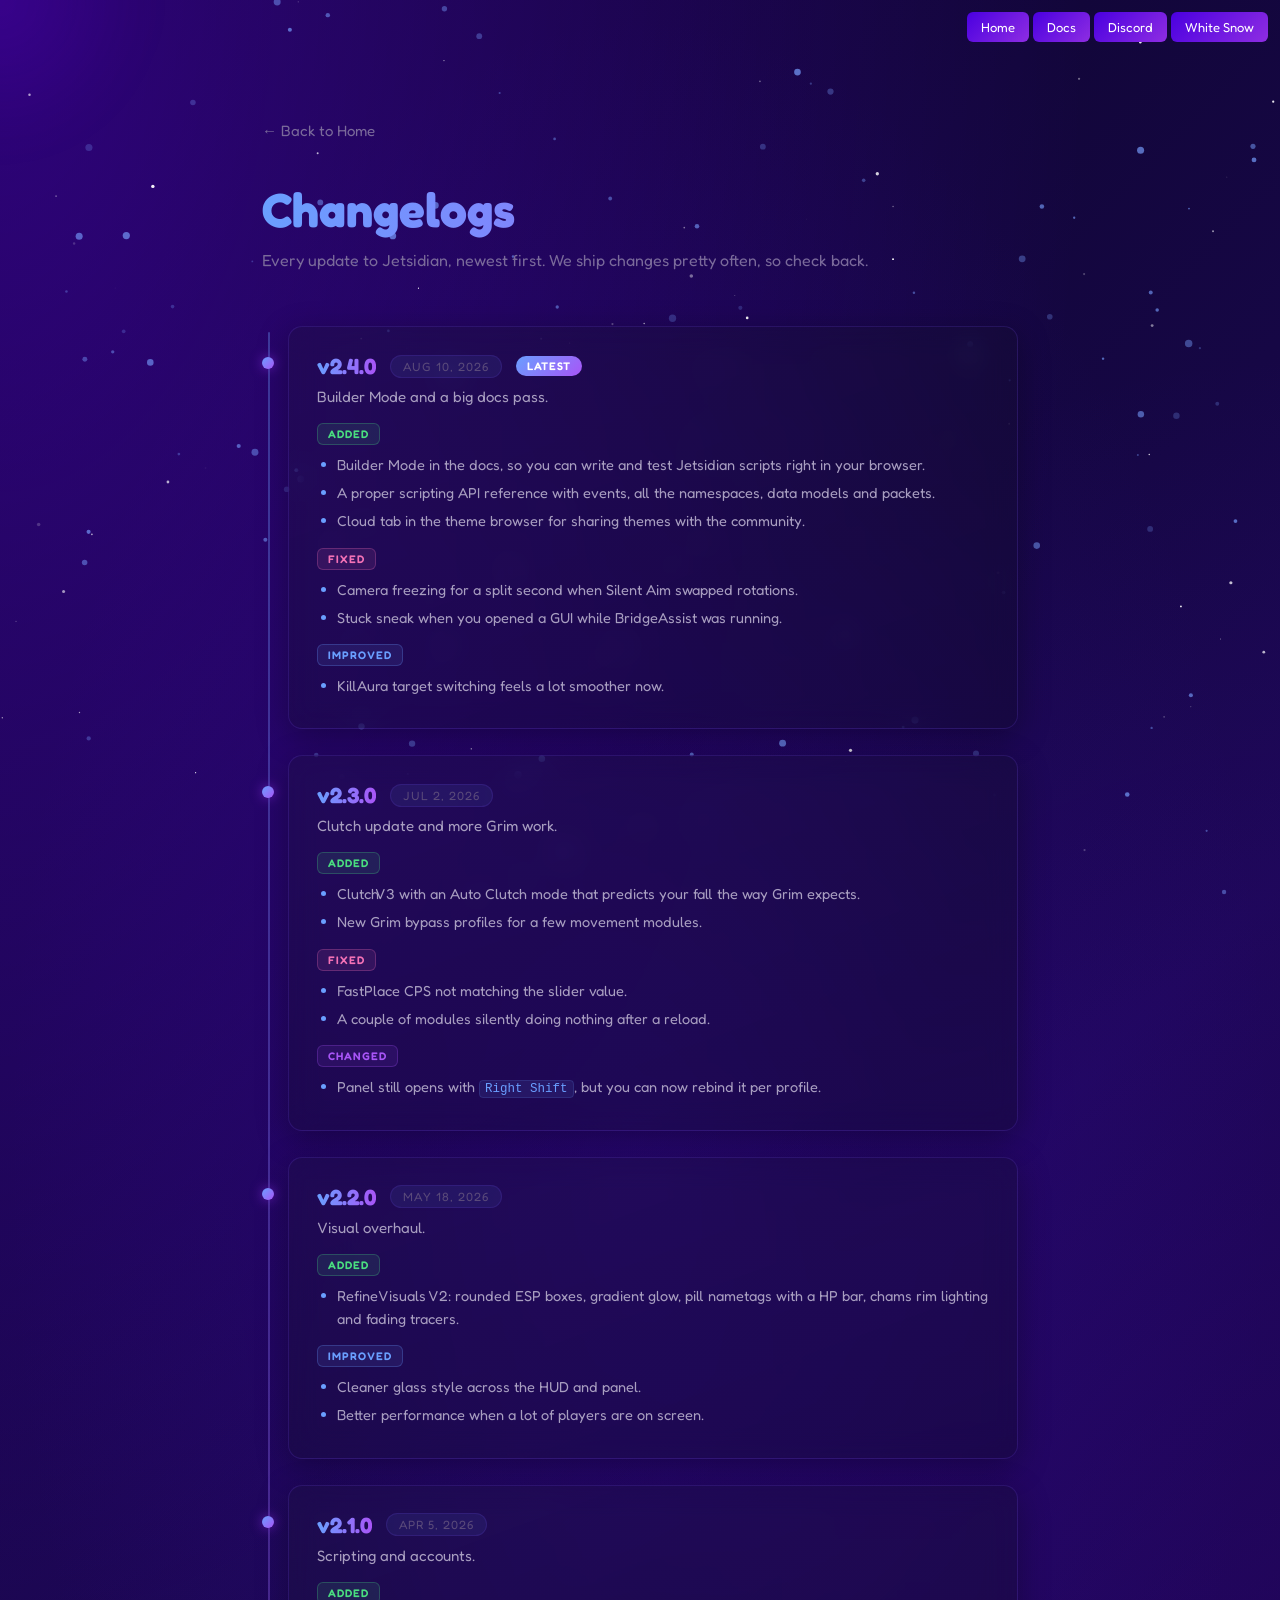
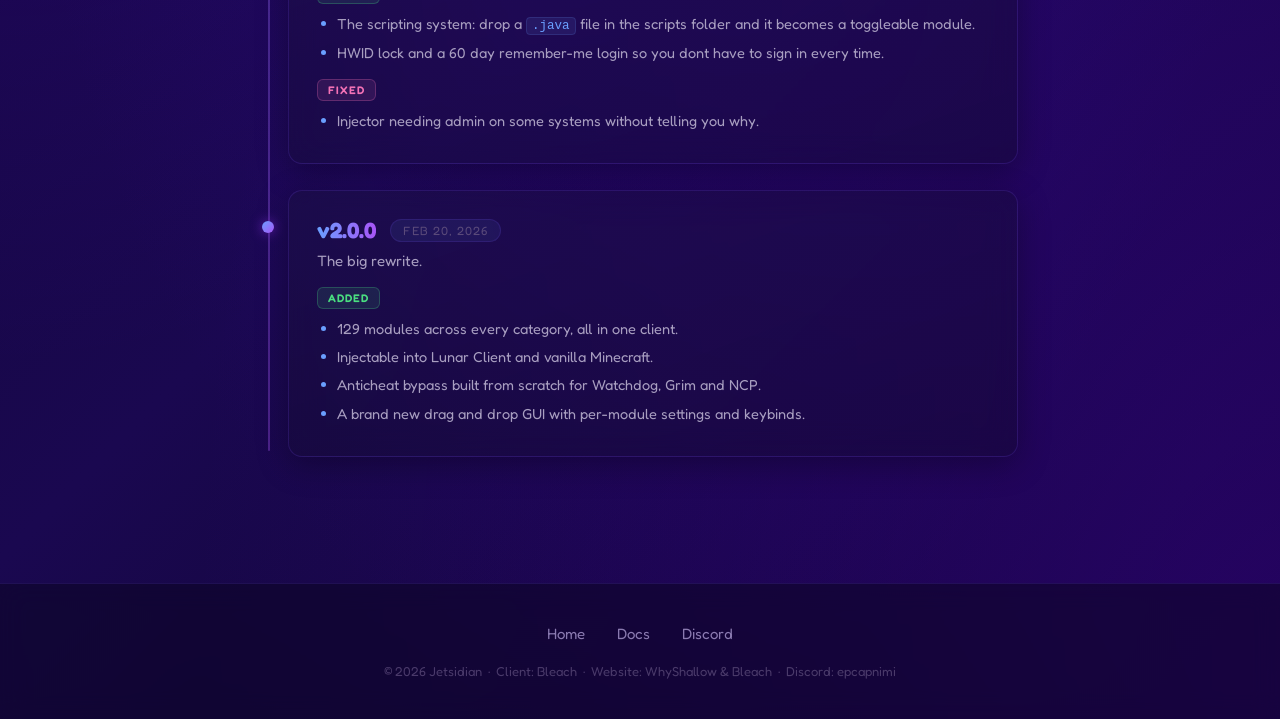
==== changelogs.html @ 2e563ec8 "add changelogs page (was 404)" ====
<!DOCTYPE html>
<html lang="en">
<head>
  <meta charset="UTF-8">
  <meta name="viewport" content="width=device-width, initial-scale=1.0">
  <title>Changelogs | Jetsidian</title>
  <link rel="stylesheet" href="style.css">
  <style>
    .cl-wrap {
      position: relative;
      z-index: 5;
      max-width: 820px;
      width: 100%;
      margin: 0 auto;
      padding: 120px 32px 100px;
    }

    .cl-back {
      display: inline-flex;
      align-items: center;
      gap: 8px;
      color: #7a6a9a;
      font-family: 'Fredoka', sans-serif;
      font-size: 15px;
      text-decoration: none;
      margin-bottom: 40px;
      transition: color 0.2s;
    }
    .cl-back:hover { color: #a855f7; }

    .cl-hero { margin-bottom: 56px; }
    .cl-hero h1 {
      font-size: 48px;
      font-weight: 700;
      font-family: 'Fredoka', sans-serif;
      background: linear-gradient(90deg, #6a9fff, #a855f7);
      -webkit-background-clip: text;
      -webkit-text-fill-color: transparent;
      background-clip: text;
      margin-bottom: 12px;
    }
    .cl-hero p {
      color: #7a6a9a;
      font-family: 'Fredoka', sans-serif;
      font-size: 16px;
    }

    /* Timeline */
    .cl-list {
      position: relative;
      padding-left: 26px;
    }
    .cl-list::before {
      content: '';
      position: absolute;
      left: 6px;
      top: 6px;
      bottom: 6px;
      width: 2px;
      background: linear-gradient(180deg, #6a9fff, #a855f7);
      opacity: 0.35;
      border-radius: 2px;
    }

    .cl-entry {
      position: relative;
      background: linear-gradient(160deg, rgba(25,22,45,0.28), rgba(12,10,28,0.32));
      border: 1px solid rgba(120,80,255,0.18);
      border-radius: 14px;
      padding: 26px 28px;
      margin-bottom: 26px;
      backdrop-filter: blur(14px);
      -webkit-backdrop-filter: blur(14px);
      box-shadow: 0 8px 32px rgba(0,0,0,0.3);
      transition: border-color 0.3s, box-shadow 0.3s, transform 0.3s;
    }
    .cl-entry:hover {
      border-color: rgba(150,100,255,0.45);
      box-shadow: 0 0 30px rgba(138,43,226,0.22), 0 12px 40px rgba(0,0,0,0.4);
      transform: translateY(-3px);
    }
    /* timeline dot */
    .cl-entry::before {
      content: '';
      position: absolute;
      left: -26px;
      top: 30px;
      width: 12px;
      height: 12px;
      border-radius: 50%;
      background: linear-gradient(135deg, #6a9fff, #a855f7);
      box-shadow: 0 0 12px rgba(138,43,226,0.7);
      transform: translateX(-1px);
    }

    .cl-head {
      display: flex;
      align-items: center;
      gap: 14px;
      flex-wrap: wrap;
      margin-bottom: 8px;
    }
    .cl-version {
      font-family: 'Fredoka', sans-serif;
      font-weight: 700;
      font-size: 22px;
      background: linear-gradient(90deg, #6a9fff, #a855f7);
      -webkit-background-clip: text;
      -webkit-text-fill-color: transparent;
      background-clip: text;
    }
    .cl-date {
      font-family: 'Fredoka', sans-serif;
      font-size: 12px;
      letter-spacing: 1px;
      text-transform: uppercase;
      color: #5a4a7a;
      background: rgba(106,159,255,0.08);
      border: 1px solid rgba(120,80,255,0.15);
      border-radius: 20px;
      padding: 3px 12px;
    }
    .cl-latest {
      font-family: 'Fredoka', sans-serif;
      font-size: 11px;
      font-weight: 600;
      letter-spacing: 1px;
      color: #fff;
      background: linear-gradient(135deg, #6a9fff, #a855f7);
      border-radius: 20px;
      padding: 3px 11px;
    }
    .cl-title {
      font-family: 'Fredoka', sans-serif;
      font-size: 15px;
      color: #a89ec0;
      margin-bottom: 16px;
    }

    .cl-group { margin-top: 14px; }
    .cl-badge {
      display: inline-block;
      font-family: 'Fredoka', sans-serif;
      font-size: 11px;
      font-weight: 600;
      letter-spacing: 1px;
      text-transform: uppercase;
      border-radius: 6px;
      padding: 3px 10px;
      margin-bottom: 8px;
    }
    .cl-badge.added    { color: #4ade80; background: rgba(74,222,128,0.1);  border: 1px solid rgba(74,222,128,0.25); }
    .cl-badge.fixed    { color: #f472b6; background: rgba(244,114,182,0.1); border: 1px solid rgba(244,114,182,0.25); }
    .cl-badge.improved { color: #6a9fff; background: rgba(106,159,255,0.1); border: 1px solid rgba(106,159,255,0.25); }
    .cl-badge.changed  { color: #a855f7; background: rgba(168,85,247,0.1);  border: 1px solid rgba(168,85,247,0.25); }

    .cl-entry ul {
      list-style: none;
      padding-left: 2px;
      margin-bottom: 4px;
    }
    .cl-entry li {
      position: relative;
      font-family: 'Fredoka', sans-serif;
      font-size: 14.5px;
      color: #a89ec0;
      line-height: 1.6;
      padding-left: 18px;
      margin-bottom: 5px;
    }
    .cl-entry li::before {
      content: '';
      position: absolute;
      left: 2px;
      top: 9px;
      width: 5px;
      height: 5px;
      border-radius: 50%;
      background: #6a9fff;
    }
    .cl-entry code {
      font-family: 'Courier New', monospace;
      font-size: 12.5px;
      color: #6a9fff;
      background: rgba(106,159,255,0.1);
      border: 1px solid rgba(106,159,255,0.15);
      border-radius: 4px;
      padding: 1px 5px;
    }

    @media (max-width: 700px) {
      html, body { overflow-x: hidden; }
      .cl-wrap { box-sizing: border-box; padding: 100px 16px 60px; }
      .cl-hero { margin-bottom: 40px; }
      .cl-hero h1 { font-size: 34px; }
      .cl-hero p { font-size: 15px; }
      .cl-entry { padding: 22px 20px; }
      .cl-version { font-size: 19px; }
    }
    @media (max-width: 480px) {
      .cl-wrap { padding: 88px 12px 48px; }
      .cl-back { margin-bottom: 28px; font-size: 14px; }
      .cl-hero h1 { font-size: 27px; }
      .cl-list { padding-left: 20px; }
      .cl-entry::before { left: -20px; }
      .cl-entry li { font-size: 14px; }
    }
  </style>
</head>
<body>
<canvas id="snow"></canvas>
<div id="orb"></div>

<nav>
  <div class="nav-links" id="navLinks">
    <button onclick="window.location.href='index.html'">Home</button>
    <button onclick="window.location.href='docs.html'">Docs</button>
    <button onclick="window.open('https://discord.gg/JbGbVn3HMT', '_blank')">Discord</button>
    <button id="snowToggle" onclick="toggleSnow()">White Snow</button>
  </div>
  <button class="hamburger" id="hamburger" onclick="toggleNav()" aria-label="Menu">
    <span></span><span></span><span></span>
  </button>
</nav>

<div class="cl-wrap">
  <a class="cl-back" href="index.html">← Back to Home</a>

  <div class="cl-hero">
    <h1>Changelogs</h1>
    <p>Every update to Jetsidian, newest first. We ship changes pretty often, so check back.</p>
  </div>

  <div class="cl-list">

    <!-- v2.4.0 -->
    <div class="cl-entry">
      <div class="cl-head">
        <span class="cl-version">v2.4.0</span>
        <span class="cl-date">Aug 10, 2026</span>
        <span class="cl-latest">LATEST</span>
      </div>
      <p class="cl-title">Builder Mode and a big docs pass.</p>

      <div class="cl-group">
        <span class="cl-badge added">Added</span>
        <ul>
          <li>Builder Mode in the docs, so you can write and test Jetsidian scripts right in your browser.</li>
          <li>A proper scripting API reference with events, all the namespaces, data models and packets.</li>
          <li>Cloud tab in the theme browser for sharing themes with the community.</li>
        </ul>
      </div>

      <div class="cl-group">
        <span class="cl-badge fixed">Fixed</span>
        <ul>
          <li>Camera freezing for a split second when Silent Aim swapped rotations.</li>
          <li>Stuck sneak when you opened a GUI while BridgeAssist was running.</li>
        </ul>
      </div>

      <div class="cl-group">
        <span class="cl-badge improved">Improved</span>
        <ul>
          <li>KillAura target switching feels a lot smoother now.</li>
        </ul>
      </div>
    </div>

    <!-- v2.3.0 -->
    <div class="cl-entry">
      <div class="cl-head">
        <span class="cl-version">v2.3.0</span>
        <span class="cl-date">Jul 2, 2026</span>
      </div>
      <p class="cl-title">Clutch update and more Grim work.</p>

      <div class="cl-group">
        <span class="cl-badge added">Added</span>
        <ul>
          <li>ClutchV3 with an Auto Clutch mode that predicts your fall the way Grim expects.</li>
          <li>New Grim bypass profiles for a few movement modules.</li>
        </ul>
      </div>

      <div class="cl-group">
        <span class="cl-badge fixed">Fixed</span>
        <ul>
          <li>FastPlace CPS not matching the slider value.</li>
          <li>A couple of modules silently doing nothing after a reload.</li>
        </ul>
      </div>

      <div class="cl-group">
        <span class="cl-badge changed">Changed</span>
        <ul>
          <li>Panel still opens with <code>Right Shift</code>, but you can now rebind it per profile.</li>
        </ul>
      </div>
    </div>

    <!-- v2.2.0 -->
    <div class="cl-entry">
      <div class="cl-head">
        <span class="cl-version">v2.2.0</span>
        <span class="cl-date">May 18, 2026</span>
      </div>
      <p class="cl-title">Visual overhaul.</p>

      <div class="cl-group">
        <span class="cl-badge added">Added</span>
        <ul>
          <li>RefineVisuals V2: rounded ESP boxes, gradient glow, pill nametags with a HP bar, chams rim lighting and fading tracers.</li>
        </ul>
      </div>

      <div class="cl-group">
        <span class="cl-badge improved">Improved</span>
        <ul>
          <li>Cleaner glass style across the HUD and panel.</li>
          <li>Better performance when a lot of players are on screen.</li>
        </ul>
      </div>
    </div>

    <!-- v2.1.0 -->
    <div class="cl-entry">
      <div class="cl-head">
        <span class="cl-version">v2.1.0</span>
        <span class="cl-date">Apr 5, 2026</span>
      </div>
      <p class="cl-title">Scripting and accounts.</p>

      <div class="cl-group">
        <span class="cl-badge added">Added</span>
        <ul>
          <li>The scripting system: drop a <code>.java</code> file in the scripts folder and it becomes a toggleable module.</li>
          <li>HWID lock and a 60 day remember-me login so you dont have to sign in every time.</li>
        </ul>
      </div>

      <div class="cl-group">
        <span class="cl-badge fixed">Fixed</span>
        <ul>
          <li>Injector needing admin on some systems without telling you why.</li>
        </ul>
      </div>
    </div>

    <!-- v2.0.0 -->
    <div class="cl-entry">
      <div class="cl-head">
        <span class="cl-version">v2.0.0</span>
        <span class="cl-date">Feb 20, 2026</span>
      </div>
      <p class="cl-title">The big rewrite.</p>

      <div class="cl-group">
        <span class="cl-badge added">Added</span>
        <ul>
          <li>129 modules across every category, all in one client.</li>
          <li>Injectable into Lunar Client and vanilla Minecraft.</li>
          <li>Anticheat bypass built from scratch for Watchdog, Grim and NCP.</li>
          <li>A brand new drag and drop GUI with per-module settings and keybinds.</li>
        </ul>
      </div>
    </div>

  </div>
</div>

<footer class="site-footer">
  <div class="footer-inner">
    <div class="footer-links">
      <a href="index.html">Home</a>
      <a href="docs.html">Docs</a>
      <a href="https://discord.gg/JbGbVn3HMT" target="_blank">Discord</a>
    </div>
    <p class="footer-copy">© 2026 Jetsidian &nbsp;·&nbsp; Client: Bleach &nbsp;·&nbsp; Website: WhyShallow &amp; Bleach &nbsp;·&nbsp; Discord: epcapnimi</p>
  </div>
</footer>

<script src="sounds.js"></script>
<script src="snow.js"></script>
<script>
  function toggleNav() {
    document.getElementById('navLinks').classList.toggle('open');
    document.getElementById('hamburger').classList.toggle('active');
  }
  document.addEventListener('click', function(e) {
    const nav = document.getElementById('navLinks');
    const ham = document.getElementById('hamburger');
    if (!nav.contains(e.target) && !ham.contains(e.target)) {
      nav.classList.remove('open');
      ham.classList.remove('active');
    }
  });
</script>
</body>
</html>
---- style.css ----
@import url('https://fonts.googleapis.com/css2?family=Fredoka:wght@300;400;500;600;700&display=swap');

* { margin: 0; padding: 0; box-sizing: border-box; }

body {
  min-height: 100vh;
  background: 
    radial-gradient(ellipse at top left, rgba(100, 0, 255, 0.4) 0%, transparent 60%),
    radial-gradient(ellipse at bottom right, rgba(80, 0, 200, 0.35) 0%, transparent 60%),
    radial-gradient(ellipse at center, rgba(60, 0, 180, 0.2) 0%, transparent 70%),
    linear-gradient(135deg, #0a0520 0%, #12063a 30%, #1a0850 60%, #0d0428 100%);
  display: flex;
  flex-direction: column;
  align-items: center;
  font-family: 'Fredoka', sans-serif;
  overflow-x: hidden;
}

/* LOADER */
#loader {
  position: fixed;
  top: 0; left: 0;
  width: 100%; height: 100%;
  background: linear-gradient(135deg, #0a0520, #12063a, #0d0428);
  display: flex;
  align-items: center;
  justify-content: center;
  z-index: 9999;
  transition: opacity 0.8s ease, visibility 0.8s ease;
}

#loader.hidden {
  opacity: 0;
  visibility: hidden;
}

.loader-content { text-align: center; padding: 0 20px; }

.loader-title {
  font-family: 'Fredoka', sans-serif;
  font-size: 52px;
  font-weight: 700;
  background: linear-gradient(90deg, #6a9fff, #a855f7);
  -webkit-background-clip: text;
  -webkit-text-fill-color: transparent;
  background-clip: text;
  margin-bottom: 24px;
  animation: pulse 1.5s ease-in-out infinite;
}

.loader-sub {
  font-family: 'Courier New', monospace;
  font-size: 18px;
  font-weight: 600;
  letter-spacing: 4px;
  text-transform: uppercase;
  background: linear-gradient(90deg, #6a9fff, #a855f7, #6a9fff);
  background-size: 200% auto;
  -webkit-background-clip: text;
  -webkit-text-fill-color: transparent;
  background-clip: text;
  margin-bottom: 24px;
  animation: shimmer 2s linear infinite;
}

@keyframes shimmer {
  0%   { background-position: 0% center; }
  100% { background-position: 200% center; }
}

.loader-bar {
  width: 200px;
  height: 3px;
  background: rgba(120, 80, 255, 0.2);
  border-radius: 3px;
  margin: 0 auto;
  overflow: hidden;
}

.loader-fill {
  height: 100%;
  width: 0%;
  background: linear-gradient(90deg, #6a9fff, #a855f7);
  border-radius: 3px;
  animation: fill 1.8s ease forwards;
}

@keyframes fill {
  0%   { width: 0%; }
  100% { width: 100%; }
}

@keyframes pulse {
  0%, 100% { opacity: 1; }
  50%       { opacity: 0.6; }
}

/* CANVAS / ORB */
#snow {
  position: fixed;
  top: 0; left: 0;
  width: 100%; height: 100%;
  pointer-events: none;
  z-index: 0;
}

#orb {
  position: fixed;
  width: 300px;
  height: 300px;
  border-radius: 50%;
  background: radial-gradient(circle, rgba(120, 0, 255, 0.15) 0%, transparent 70%);
  pointer-events: none;
  z-index: 1;
  transform: translate(-50%, -50%);
  filter: blur(20px);
}

/* NAV */
nav {
  position: fixed;
  top: 12px; right: 12px;
  display: flex;
  gap: 6px;
  z-index: 10;
  flex-wrap: wrap;
  justify-content: flex-end;
  max-width: calc(100vw - 24px);
}

nav button {
  background: linear-gradient(135deg, #4a00e0, #8e2de2);
  color: white;
  border: none;
  padding: 7px 14px;
  border-radius: 6px;
  cursor: pointer;
  font-size: 13px;
  font-family: 'Fredoka', sans-serif;
  transition: opacity 0.2s, transform 0.2s, box-shadow 0.2s;
  white-space: nowrap;
}

nav button:hover {
  opacity: 0.9;
  transform: translateY(-2px);
  box-shadow: 0 4px 20px rgba(138, 43, 226, 0.5);
}

/* HERO */
.layout {
  position: relative;
  z-index: 5;
  display: flex;
  gap: 40px;
  align-items: center;
  justify-content: center;
  padding: 120px 20px 80px;
  width: 100%;
}

/* LOGO */
.logo-wrap {
  display: flex;
  justify-content: center;
  margin-bottom: 16px;
}

.jet-logo {
  width: 110px;
  height: auto;
  filter: drop-shadow(0 0 10px rgba(106, 159, 255, 0.6)) drop-shadow(0 0 24px rgba(168, 85, 247, 0.4));
  animation: jetFloat 4s ease-in-out infinite;
  cursor: pointer;
}

@keyframes jetFloat {
  0%, 100% { transform: translateY(0px) rotate(-2deg); }
  50%       { transform: translateY(-6px) rotate(2deg); }
}

/* CARD */
.card-wrap { perspective: 900px; }

.card {
  background: linear-gradient(160deg, rgba(25, 22, 45, 0.25), rgba(12, 10, 28, 0.30));
  border: 1px solid rgba(120, 80, 255, 0.25);
  border-radius: 14px;
  padding: 40px 36px;
  max-width: 520px;
  width: 100%;
  text-align: center;
  backdrop-filter: blur(16px);
  -webkit-backdrop-filter: blur(16px);
  transform: rotateY(15deg) rotateX(4deg) rotate(1deg);
  box-shadow:
    0 0 40px rgba(138, 43, 226, 0.3),
    0 0 80px rgba(100, 0, 200, 0.15),
    0 30px 80px rgba(0, 0, 0, 0.7);
  transition: box-shadow 0.3s, border-color 0.3s;
}

.card:hover {
  box-shadow:
    0 0 60px rgba(138, 43, 226, 0.5),
    0 0 100px rgba(100, 0, 200, 0.25),
    0 30px 80px rgba(0, 0, 0, 0.7);
  border-color: rgba(150, 100, 255, 0.5);
}

.card h1 {
  font-size: 34px;
  font-weight: 600;
  font-family: 'Fredoka', sans-serif;
  background: linear-gradient(90deg, #6a9fff, #a855f7);
  -webkit-background-clip: text;
  -webkit-text-fill-color: transparent;
  background-clip: text;
  margin-bottom: 20px;
}

.card p {
  color: #c4b8e0;
  font-size: 16px;
  line-height: 1.7;
  font-family: 'Fredoka', sans-serif;
}

.scroll {
  margin-top: 24px;
  font-size: 14px;
  color: #7a6a9a;
  font-family: 'Fredoka', sans-serif;
}

/* TERMINAL */
.terminal-wrap { perspective: 900px; }

.terminal {
  background: linear-gradient(160deg, rgba(25, 22, 45, 0.25), rgba(12, 10, 28, 0.30));
  border-radius: 12px;
  padding: 40px 36px;
  min-width: 520px;
  max-width: 520px;
  font-family: 'Courier New', monospace;
  font-size: 15px;
  position: relative;
  transform: rotateY(-15deg) rotateX(4deg) rotate(-1deg);
  box-shadow:
    0 0 40px rgba(100, 0, 255, 0.35),
    0 0 80px rgba(80, 0, 200, 0.2),
    0 30px 80px rgba(0, 0, 0, 0.7);
  backdrop-filter: blur(16px);
  -webkit-backdrop-filter: blur(16px);
  transition: box-shadow 0.3s;
}

.terminal:hover {
  box-shadow:
    0 0 60px rgba(100, 0, 255, 0.55),
    0 0 100px rgba(80, 0, 200, 0.3),
    0 30px 80px rgba(0, 0, 0, 0.7);
}

.terminal::before {
  content: '';
  position: absolute;
  inset: -1px;
  border-radius: 14px;
  background: linear-gradient(135deg, rgba(30, 58, 255, 0.4), rgba(106, 0, 255, 0.4), rgba(155, 48, 255, 0.4));
  z-index: -1;
}

.dots { display: flex; gap: 7px; margin-bottom: 18px; }
.dot { width: 13px; height: 13px; border-radius: 50%; }
.dot.red    { background: #ff5f57; }
.dot.yellow { background: #febc2e; }
.dot.green  { background: #28c840; }

.term-line {
  color: #e8e8ff;
  margin-bottom: 6px;
  white-space: pre-wrap;
  font-size: 14px;
  letter-spacing: 0.3px;
}

.term-line .success { color: #60a5fa; font-weight: bold; }
.term-line .warn    { color: #facc15; font-weight: bold; }
.term-line .error   { color: #f87171; font-weight: bold; }

.cursor {
  display: inline-block;
  width: 9px; height: 15px;
  background: #e8e8ff;
  vertical-align: middle;
  animation: blink 1s step-end infinite;
  margin-left: 2px;
}

@keyframes blink { 50% { opacity: 0; } }

/* FEATURES SECTION */
.features-section {
  position: relative;
  z-index: 5;
  width: 100%;
  max-width: 1160px;
  padding: 80px 40px 100px;
  text-align: center;
}

.features-title {
  font-size: 42px;
  font-weight: 700;
  font-family: 'Fredoka', sans-serif;
  background: linear-gradient(90deg, #6a9fff, #a855f7);
  -webkit-background-clip: text;
  -webkit-text-fill-color: transparent;
  background-clip: text;
  margin-bottom: 10px;
}

.features-sub {
  font-size: 16px;
  color: #7a6a9a;
  font-family: 'Fredoka', sans-serif;
  margin-bottom: 56px;
}

.features-grid {
  display: grid;
  grid-template-columns: repeat(3, 1fr);
  gap: 24px;
}

.feature-card {
  background: linear-gradient(160deg, rgba(25, 22, 45, 0.28), rgba(12, 10, 28, 0.32));
  border: 1px solid rgba(120, 80, 255, 0.18);
  border-radius: 14px;
  padding: 36px 28px;
  text-align: left;
  backdrop-filter: blur(14px);
  -webkit-backdrop-filter: blur(14px);
  transition: border-color 0.3s, box-shadow 0.3s, transform 0.3s;
  box-shadow: 0 8px 32px rgba(0, 0, 0, 0.3);
}

.feature-card:hover {
  border-color: rgba(150, 100, 255, 0.45);
  box-shadow:
    0 0 30px rgba(138, 43, 226, 0.25),
    0 12px 40px rgba(0, 0, 0, 0.4);
  transform: translateY(-4px);
}

.feature-icon {
  width: 40px;
  height: 40px;
  margin-bottom: 18px;
}

.feature-icon svg {
  width: 100%;
  height: 100%;
}

.feature-card h3 {
  font-size: 20px;
  font-weight: 600;
  font-family: 'Fredoka', sans-serif;
  background: linear-gradient(90deg, #6a9fff, #a855f7);
  -webkit-background-clip: text;
  -webkit-text-fill-color: transparent;
  background-clip: text;
  margin-bottom: 10px;
}

.feature-card p {
  font-size: 14px;
  color: #a89ec0;
  line-height: 1.65;
  font-family: 'Fredoka', sans-serif;
}

/* FOOTER */
.site-footer {
  position: relative;
  z-index: 5;
  width: 100%;
  border-top: 1px solid rgba(120, 80, 255, 0.15);
  background: rgba(10, 5, 32, 0.5);
  backdrop-filter: blur(12px);
  -webkit-backdrop-filter: blur(12px);
  padding: 40px 60px;
}

.footer-inner {
  max-width: 1160px;
  margin: 0 auto;
  display: flex;
  flex-direction: column;
  align-items: center;
  gap: 20px;
}

.footer-logo {
  display: flex;
  align-items: center;
  gap: 12px;
}

.footer-jet {
  width: 56px;
  height: auto;
  opacity: 0.85;
}

.footer-brand {
  font-size: 24px;
  font-weight: 700;
  font-family: 'Fredoka', sans-serif;
  background: linear-gradient(90deg, #6a9fff, #a855f7);
  -webkit-background-clip: text;
  -webkit-text-fill-color: transparent;
  background-clip: text;
}

.footer-links {
  display: flex;
  gap: 32px;
  flex-wrap: wrap;
  justify-content: center;
}

.footer-links a {
  color: #8a7ab0;
  text-decoration: none;
  font-family: 'Fredoka', sans-serif;
  font-size: 15px;
  transition: color 0.2s;
}

.footer-links a:hover {
  color: #a855f7;
}

.footer-copy {
  font-size: 13px;
  color: #4a3a6a;
  font-family: 'Fredoka', sans-serif;
  text-align: center;
}

/* CREDITS */
.credits {
  position: fixed;
  bottom: 20px;
  left: 20px;
  z-index: 10;
  background: rgba(12, 10, 28, 0.75);
  border: 1px solid rgba(120, 80, 255, 0.2);
  border-radius: 8px;
  padding: 8px 20px;
  font-family: 'Fredoka', sans-serif;
  font-size: 15px;
  color: #9b87c8;
  backdrop-filter: blur(10px);
}

.credit-bleach {
  background: linear-gradient(90deg, #6a9fff, #38bdf8);
  -webkit-background-clip: text;
  -webkit-text-fill-color: transparent;
  background-clip: text;
  font-weight: 600;
}

.credit-epc {
  background: linear-gradient(90deg, #a855f7, #7c3aed);
  -webkit-background-clip: text;
  -webkit-text-fill-color: transparent;
  background-clip: text;
  font-weight: 600;
}

.credit-why {
  background: linear-gradient(90deg, #4ade80, #22c55e);
  -webkit-background-clip: text;
  -webkit-text-fill-color: transparent;
  background-clip: text;
  font-weight: 600;
}

/* ── RESPONSIVE ── */

/* Tablet */
@media (max-width: 1000px) {
  .features-grid { grid-template-columns: repeat(2, 1fr); }
}

/* Small tablet / large phone landscape */
@media (max-width: 900px) {
  .layout {
    flex-direction: column;
    padding: 90px 16px 60px;
    gap: 28px;
  }
  .card {
    transform: none;
    max-width: 100%;
  }
  .terminal {
    transform: none;
    min-width: unset;
    max-width: 100%;
    width: 100%;
  }
  .card-wrap, .terminal-wrap {
    width: 100%;
    max-width: 540px;
    perspective: none;
  }
}

/* Mobile */
@media (max-width: 600px) {
  .loader-title { font-size: 38px; }
  .loader-sub { font-size: 13px; letter-spacing: 2px; }
  .loader-bar { width: 160px; }

  nav {
    top: 8px; right: 8px;
    gap: 5px;
  }
  nav button {
    padding: 6px 10px;
    font-size: 12px;
  }

  .layout {
    padding: 80px 14px 40px;
    gap: 20px;
  }

  .card {
    padding: 28px 20px;
    transform: none;
  }
  .card h1 { font-size: 26px; }
  .card p  { font-size: 14px; }

  .jet-logo { width: 80px; }

  .terminal {
    padding: 24px 18px;
    transform: none;
    min-width: unset;
    width: 100%;
  }
  .term-line { font-size: 12px; }
  .dots { margin-bottom: 14px; }

  .features-section {
    padding: 48px 16px 60px;
  }
  .features-title { font-size: 30px; }
  .features-sub   { font-size: 14px; margin-bottom: 32px; }
  .features-grid  { grid-template-columns: 1fr; gap: 16px; }
  .feature-card   { padding: 24px 20px; }
  .feature-card h3 { font-size: 17px; }
  .feature-card p  { font-size: 13px; }

  .site-footer { padding: 28px 16px; }
  .footer-brand { font-size: 20px; }
  .footer-copy {
    font-size: 11px;
    line-height: 1.6;
  }

  .credits {
    font-size: 12px;
    padding: 6px 14px;
    bottom: 12px;
    left: 12px;
  }
}

/* Very small phones */
@media (max-width: 380px) {
  nav button { padding: 5px 8px; font-size: 11px; }
  .card h1   { font-size: 22px; }
  .loader-title { font-size: 32px; }
}

/* ── HAMBURGER ── */
.hamburger {
  display: none;
  flex-direction: column;
  gap: 5px;
  background: none;
  border: none;
  cursor: pointer;
  padding: 8px;
  z-index: 11;
}
.hamburger span {
  display: block;
  width: 22px;
  height: 2px;
  background: #a78bfa;
  border-radius: 2px;
  transition: transform 0.3s, opacity 0.3s;
}
.hamburger.active span:nth-child(1) { transform: translateY(7px) rotate(45deg); }
.hamburger.active span:nth-child(2) { opacity: 0; }
.hamburger.active span:nth-child(3) { transform: translateY(-7px) rotate(-45deg); }

/* ── SCROLL REVEAL ── */
.reveal {
  opacity: 0;
  transform: translateY(28px);
  transition: opacity 0.6s ease, transform 0.6s ease;
}
.reveal.revealed {
  opacity: 1;
  transform: translateY(0);
}

/* ── PRICING ── */
.pricing-section {
  position: relative;
  z-index: 5;
  width: 100%;
  max-width: 1160px;
  padding: 60px 40px 100px;
  text-align: center;
}

.pricing-title {
  font-size: 42px;
  font-weight: 700;
  font-family: 'Fredoka', sans-serif;
  background: linear-gradient(90deg, #6a9fff, #a855f7);
  -webkit-background-clip: text;
  -webkit-text-fill-color: transparent;
  background-clip: text;
  margin-bottom: 10px;
}

.pricing-sub {
  font-size: 16px;
  color: #7a6a9a;
  font-family: 'Fredoka', sans-serif;
  margin-bottom: 52px;
}

.pricing-grid {
  display: grid;
  grid-template-columns: repeat(4, 1fr);
  gap: 20px;
  align-items: stretch;
}

.pricing-card {
  display: flex;
  flex-direction: column;
}

.pricing-btn {
  margin-top: auto;
}

.pricing-card {
  background: linear-gradient(160deg, rgba(25, 22, 45, 0.28), rgba(12, 10, 28, 0.32));
  border: 1px solid rgba(120, 80, 255, 0.18);
  border-radius: 16px;
  padding: 32px 24px 28px;
  text-align: center;
  backdrop-filter: blur(14px);
  -webkit-backdrop-filter: blur(14px);
  transition: border-color 0.3s, box-shadow 0.3s, transform 0.3s;
  box-shadow: 0 8px 32px rgba(0, 0, 0, 0.3);
  position: relative;
}

.pricing-card:hover {
  border-color: rgba(150, 100, 255, 0.45);
  box-shadow: 0 0 30px rgba(138, 43, 226, 0.25), 0 12px 40px rgba(0, 0, 0, 0.4);
  transform: translateY(-4px);
}

.pricing-lifetime {
  border-color: rgba(168, 85, 247, 0.45);
  box-shadow: 0 0 30px rgba(168, 85, 247, 0.2), 0 8px 32px rgba(0, 0, 0, 0.4);
}

.pricing-period {
  font-size: 13px;
  font-family: 'Fredoka', sans-serif;
  color: #7a6a9a;
  text-transform: uppercase;
  letter-spacing: 2px;
  margin-bottom: 12px;
}

.pricing-price {
  font-size: 48px;
  font-weight: 700;
  font-family: 'Fredoka', sans-serif;
  background: linear-gradient(90deg, #6a9fff, #a855f7);
  -webkit-background-clip: text;
  -webkit-text-fill-color: transparent;
  background-clip: text;
  line-height: 1;
  margin-bottom: 6px;
}

.pricing-per {
  font-size: 13px;
  color: #5a4a7a;
  font-family: 'Fredoka', sans-serif;
  margin-bottom: 20px;
}

.pricing-badge {
  display: inline-block;
  background: linear-gradient(135deg, #6a9fff, #a855f7);
  color: white;
  font-size: 11px;
  font-family: 'Fredoka', sans-serif;
  font-weight: 600;
  letter-spacing: 1.5px;
  padding: 3px 10px;
  border-radius: 20px;
  margin-bottom: 16px;
}

.pricing-features {
  list-style: none;
  text-align: left;
  margin-bottom: 24px;
}

.pricing-features li {
  font-size: 14px;
  color: #a89ec0;
  font-family: 'Fredoka', sans-serif;
  padding: 5px 0;
  border-bottom: 1px solid rgba(120, 80, 255, 0.08);
  display: flex;
  align-items: center;
  gap: 8px;
}

.pricing-features li::before {
  content: '✓';
  color: #6a9fff;
  font-weight: 700;
  font-size: 13px;
  flex-shrink: 0;
}

.pricing-btn {
  display: block;
  width: 100%;
  padding: 12px;
  background: linear-gradient(135deg, #4a00e0, #8e2de2);
  color: white;
  border: none;
  border-radius: 8px;
  font-size: 15px;
  font-family: 'Fredoka', sans-serif;
  font-weight: 600;
  cursor: pointer;
  text-decoration: none;
  transition: opacity 0.2s, transform 0.2s, box-shadow 0.2s;
}

.pricing-btn:hover {
  opacity: 0.9;
  transform: translateY(-2px);
  box-shadow: 0 4px 20px rgba(138, 43, 226, 0.5);
}

.pricing-btn-lifetime {
  background: linear-gradient(135deg, #7c3aed, #a855f7, #ec4899);
}

.booster-note {
  margin-top: 28px;
  font-size: 18px;
  font-family: 'Fredoka', sans-serif;
  font-weight: 600;
  background: linear-gradient(90deg, #f472b6, #ec4899, #db2777);
  -webkit-background-clip: text;
  -webkit-text-fill-color: transparent;
  background-clip: text;
}

/* ── RESPONSIVE: pricing + hamburger ── */
@media (max-width: 1000px) {
  .pricing-grid { grid-template-columns: repeat(2, 1fr); }
}

@media (max-width: 700px) {
  .hamburger { display: flex; }

  .nav-links {
    display: none;
    flex-direction: column;
    position: fixed;
    top: 0; right: 0;
    width: 200px;
    height: 100vh;
    background: rgba(10, 5, 32, 0.97);
    backdrop-filter: blur(20px);
    padding: 70px 20px 20px;
    gap: 10px;
    z-index: 10;
    border-left: 1px solid rgba(120, 80, 255, 0.2);
  }

  .nav-links.open { display: flex; }

  .nav-links button {
    width: 100%;
    text-align: left;
    padding: 10px 14px;
    font-size: 15px;
  }

  .pricing-grid { grid-template-columns: 1fr; }
  .pricing-section { padding: 48px 16px 60px; }
  .pricing-title { font-size: 30px; }
}

::-webkit-scrollbar {
  width: 3px;
  height: 3px;
}
::-webkit-scrollbar-track {
  background: rgba(10, 5, 32, 0.5);
}
::-webkit-scrollbar-thumb {
  background: linear-gradient(180deg, #6a9fff, #a855f7);
  border-radius: 10px;
}
::-webkit-scrollbar-thumb:hover {
  background: linear-gradient(180deg, #a855f7, #7c3aed);
}
::-webkit-scrollbar-corner {
  background: rgba(10, 5, 32, 0.5);
}
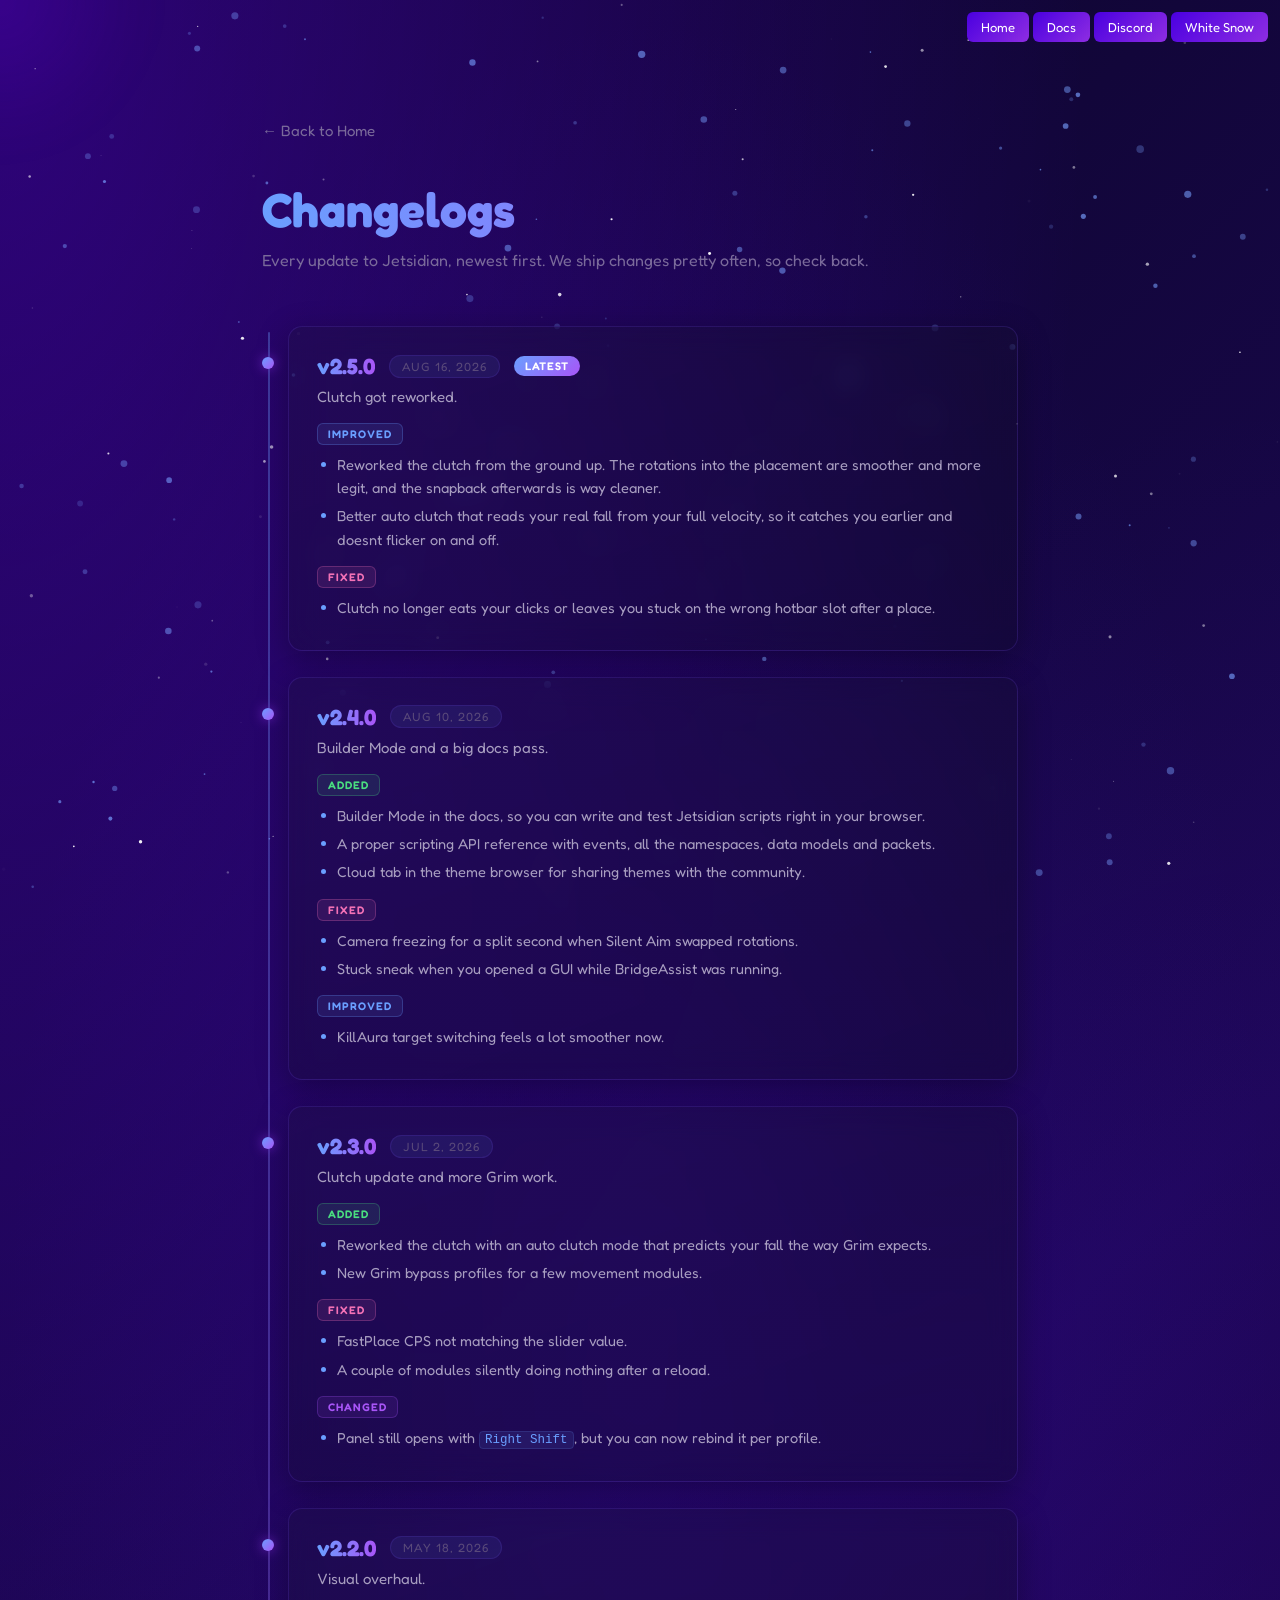
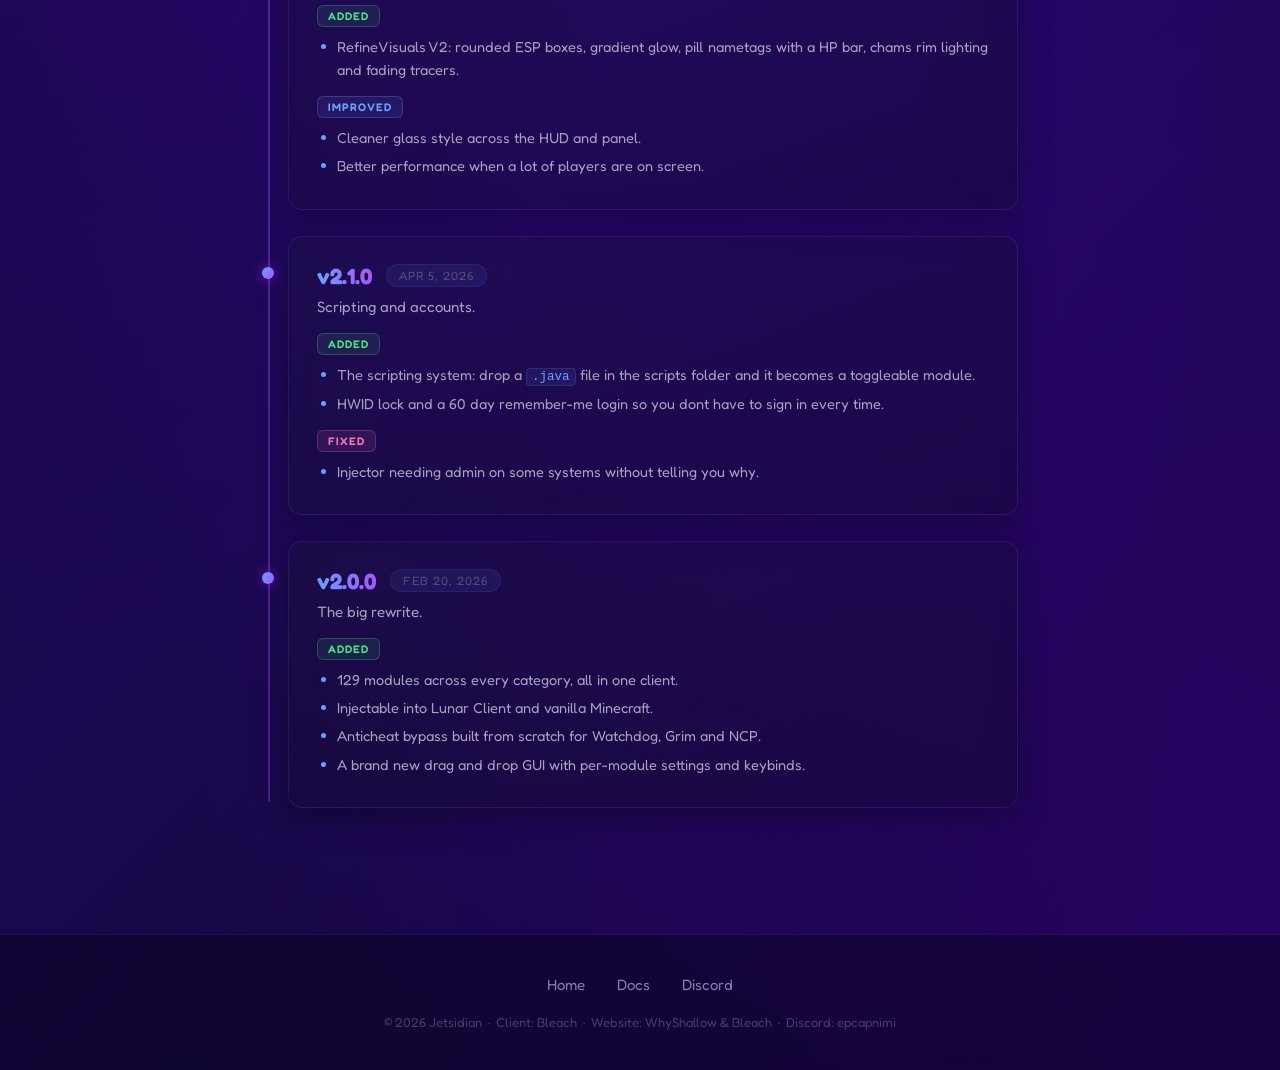
==== commit ff5fcb1b: "changelog: add clutch rework entry, drop version-specific mention" ====
--- a/changelogs.html
+++ b/changelogs.html
@@ -233,12 +233,36 @@
 
   <div class="cl-list">
 
+    <!-- v2.5.0 -->
+    <div class="cl-entry">
+      <div class="cl-head">
+        <span class="cl-version">v2.5.0</span>
+        <span class="cl-date">Aug 16, 2026</span>
+        <span class="cl-latest">LATEST</span>
+      </div>
+      <p class="cl-title">Clutch got reworked.</p>
+
+      <div class="cl-group">
+        <span class="cl-badge improved">Improved</span>
+        <ul>
+          <li>Reworked the clutch from the ground up. The rotations into the placement are smoother and more legit, and the snapback afterwards is way cleaner.</li>
+          <li>Better auto clutch that reads your real fall from your full velocity, so it catches you earlier and doesnt flicker on and off.</li>
+        </ul>
+      </div>
+
+      <div class="cl-group">
+        <span class="cl-badge fixed">Fixed</span>
+        <ul>
+          <li>Clutch no longer eats your clicks or leaves you stuck on the wrong hotbar slot after a place.</li>
+        </ul>
+      </div>
+    </div>
+
     <!-- v2.4.0 -->
     <div class="cl-entry">
       <div class="cl-head">
         <span class="cl-version">v2.4.0</span>
         <span class="cl-date">Aug 10, 2026</span>
-        <span class="cl-latest">LATEST</span>
       </div>
       <p class="cl-title">Builder Mode and a big docs pass.</p>
 
@@ -278,7 +302,7 @@
       <div class="cl-group">
         <span class="cl-badge added">Added</span>
         <ul>
-          <li>ClutchV3 with an Auto Clutch mode that predicts your fall the way Grim expects.</li>
+          <li>Reworked the clutch with an auto clutch mode that predicts your fall the way Grim expects.</li>
           <li>New Grim bypass profiles for a few movement modules.</li>
         </ul>
       </div>
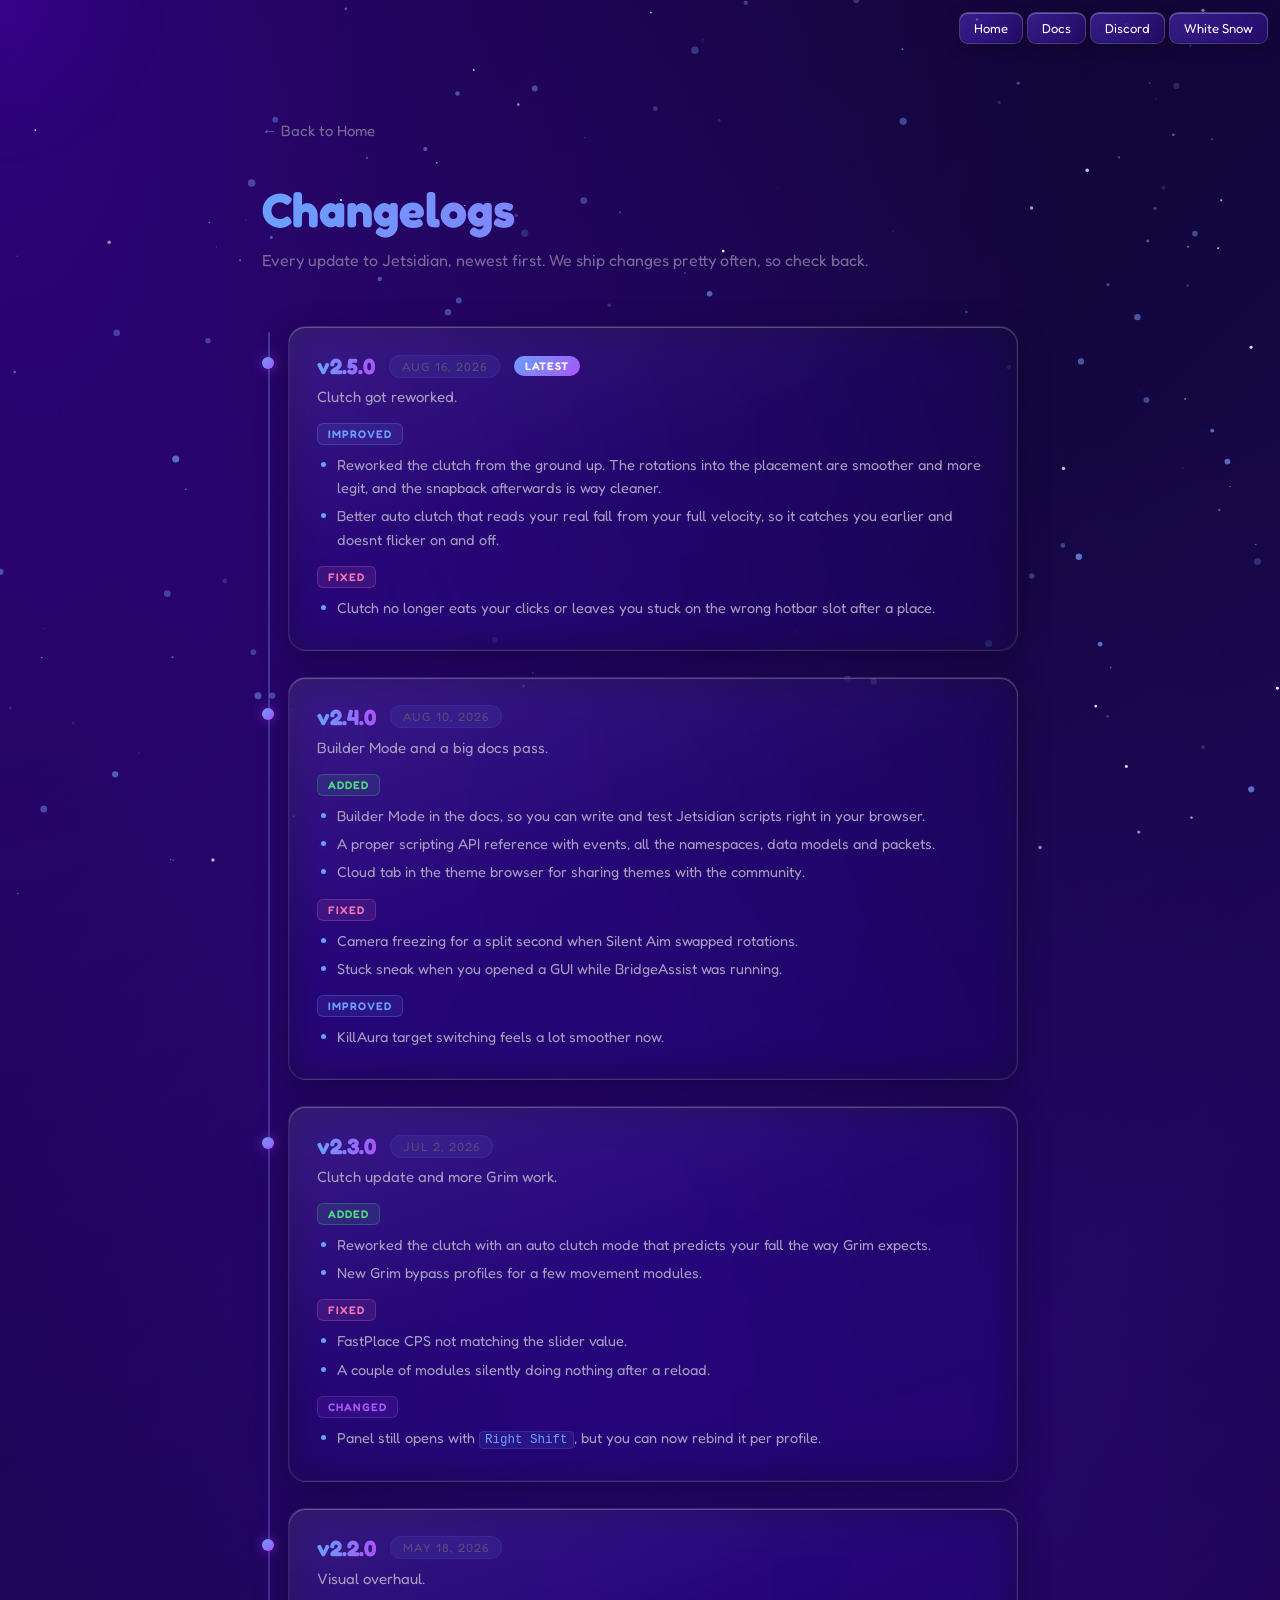
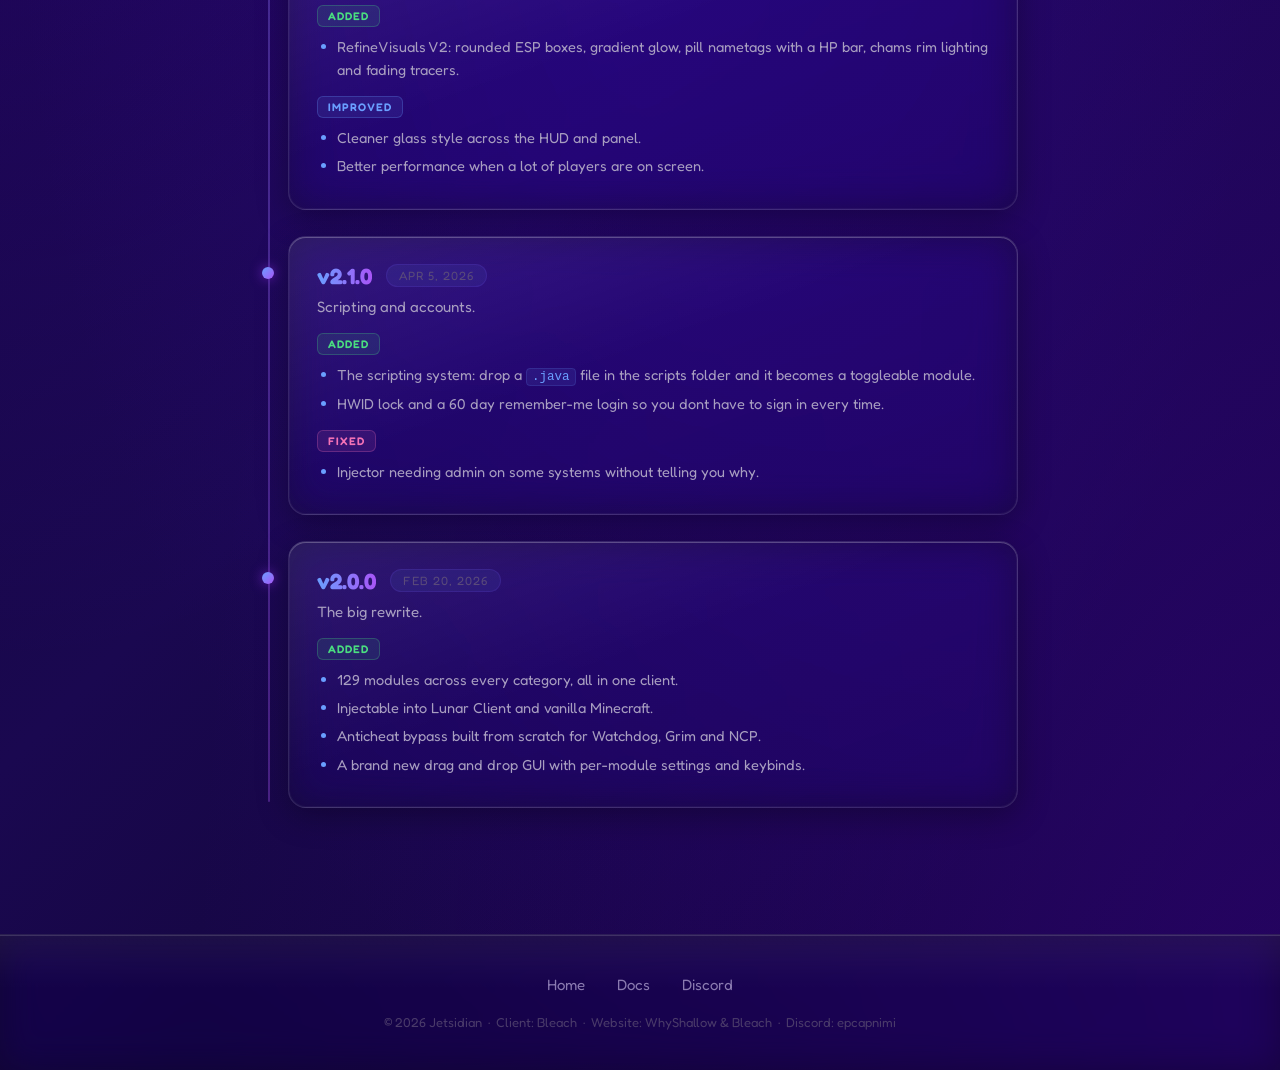
==== commit a8b1a06b: "style: apply modern liquid-glass theme across all visuals" ====
--- a/changelogs.html
+++ b/changelogs.html
@@ -64,19 +64,28 @@
 
     .cl-entry {
       position: relative;
-      background: linear-gradient(160deg, rgba(25,22,45,0.28), rgba(12,10,28,0.32));
-      border: 1px solid rgba(120,80,255,0.18);
-      border-radius: 14px;
+      background:
+        linear-gradient(160deg, rgba(255,255,255,0.07), rgba(255,255,255,0) 45%),
+        linear-gradient(160deg, rgba(25,22,45,0.32), rgba(12,10,28,0.38));
+      border: 1px solid rgba(255,255,255,0.12);
+      border-radius: 18px;
       padding: 26px 28px;
       margin-bottom: 26px;
-      backdrop-filter: blur(14px);
-      -webkit-backdrop-filter: blur(14px);
-      box-shadow: 0 8px 32px rgba(0,0,0,0.3);
+      backdrop-filter: blur(20px) saturate(170%);
+      -webkit-backdrop-filter: blur(20px) saturate(170%);
+      box-shadow:
+        inset 0 1px 0 rgba(255,255,255,0.22),
+        inset 0 0 0 1px rgba(255,255,255,0.04),
+        0 8px 32px rgba(0,0,0,0.3);
       transition: border-color 0.3s, box-shadow 0.3s, transform 0.3s;
     }
     .cl-entry:hover {
-      border-color: rgba(150,100,255,0.45);
-      box-shadow: 0 0 30px rgba(138,43,226,0.22), 0 12px 40px rgba(0,0,0,0.4);
+      border-color: rgba(180,150,255,0.5);
+      box-shadow:
+        inset 0 1px 0 rgba(255,255,255,0.34),
+        inset 0 0 0 1px rgba(255,255,255,0.06),
+        0 0 30px rgba(138,43,226,0.22),
+        0 12px 40px rgba(0,0,0,0.4);
       transform: translateY(-3px);
     }
     /* timeline dot */
--- a/style.css
+++ b/style.css
@@ -129,22 +129,32 @@
 }
 
 nav button {
-  background: linear-gradient(135deg, #4a00e0, #8e2de2);
-  color: white;
-  border: none;
+  background: linear-gradient(135deg, rgba(120, 80, 255, 0.34), rgba(90, 40, 200, 0.22));
+  color: #fff;
+  border: 1px solid rgba(255, 255, 255, 0.16);
   padding: 7px 14px;
-  border-radius: 6px;
+  border-radius: 9px;
   cursor: pointer;
   font-size: 13px;
   font-family: 'Fredoka', sans-serif;
-  transition: opacity 0.2s, transform 0.2s, box-shadow 0.2s;
+  backdrop-filter: blur(14px) saturate(170%);
+  -webkit-backdrop-filter: blur(14px) saturate(170%);
+  box-shadow:
+    inset 0 1px 0 rgba(255, 255, 255, 0.28),
+    inset 0 -1px 0 rgba(0, 0, 0, 0.22),
+    0 4px 16px rgba(0, 0, 0, 0.25);
+  transition: transform 0.2s, box-shadow 0.2s, background 0.2s, border-color 0.2s;
   white-space: nowrap;
 }
 
 nav button:hover {
-  opacity: 0.9;
+  background: linear-gradient(135deg, rgba(142, 102, 255, 0.5), rgba(110, 60, 220, 0.34));
+  border-color: rgba(255, 255, 255, 0.3);
   transform: translateY(-2px);
-  box-shadow: 0 4px 20px rgba(138, 43, 226, 0.5);
+  box-shadow:
+    inset 0 1px 0 rgba(255, 255, 255, 0.4),
+    inset 0 -1px 0 rgba(0, 0, 0, 0.2),
+    0 6px 24px rgba(138, 43, 226, 0.45);
 }
 
 /* HERO */
@@ -183,17 +193,23 @@
 .card-wrap { perspective: 900px; }
 
 .card {
-  background: linear-gradient(160deg, rgba(25, 22, 45, 0.25), rgba(12, 10, 28, 0.30));
-  border: 1px solid rgba(120, 80, 255, 0.25);
-  border-radius: 14px;
+  position: relative;
+  background:
+    linear-gradient(160deg, rgba(255, 255, 255, 0.08), rgba(255, 255, 255, 0) 42%),
+    linear-gradient(160deg, rgba(25, 22, 45, 0.32), rgba(12, 10, 28, 0.4));
+  border: 1px solid rgba(255, 255, 255, 0.14);
+  border-radius: 18px;
   padding: 40px 36px;
   max-width: 520px;
   width: 100%;
   text-align: center;
-  backdrop-filter: blur(16px);
-  -webkit-backdrop-filter: blur(16px);
+  backdrop-filter: blur(24px) saturate(175%);
+  -webkit-backdrop-filter: blur(24px) saturate(175%);
   transform: rotateY(15deg) rotateX(4deg) rotate(1deg);
   box-shadow:
+    inset 0 1px 0 rgba(255, 255, 255, 0.3),
+    inset 0 0 0 1px rgba(255, 255, 255, 0.04),
+    inset 0 -20px 40px rgba(0, 0, 0, 0.2),
     0 0 40px rgba(138, 43, 226, 0.3),
     0 0 80px rgba(100, 0, 200, 0.15),
     0 30px 80px rgba(0, 0, 0, 0.7);
@@ -202,10 +218,13 @@
 
 .card:hover {
   box-shadow:
+    inset 0 1px 0 rgba(255, 255, 255, 0.42),
+    inset 0 0 0 1px rgba(255, 255, 255, 0.06),
+    inset 0 -20px 40px rgba(0, 0, 0, 0.18),
     0 0 60px rgba(138, 43, 226, 0.5),
     0 0 100px rgba(100, 0, 200, 0.25),
     0 30px 80px rgba(0, 0, 0, 0.7);
-  border-color: rgba(150, 100, 255, 0.5);
+  border-color: rgba(180, 150, 255, 0.55);
 }
 
 .card h1 {
@@ -237,8 +256,10 @@
 .terminal-wrap { perspective: 900px; }
 
 .terminal {
-  background: linear-gradient(160deg, rgba(25, 22, 45, 0.25), rgba(12, 10, 28, 0.30));
-  border-radius: 12px;
+  background:
+    linear-gradient(160deg, rgba(255, 255, 255, 0.08), rgba(255, 255, 255, 0) 42%),
+    linear-gradient(160deg, rgba(25, 22, 45, 0.32), rgba(12, 10, 28, 0.4));
+  border-radius: 16px;
   padding: 40px 36px;
   min-width: 520px;
   max-width: 520px;
@@ -247,16 +268,22 @@
   position: relative;
   transform: rotateY(-15deg) rotateX(4deg) rotate(-1deg);
   box-shadow:
+    inset 0 1px 0 rgba(255, 255, 255, 0.28),
+    inset 0 0 0 1px rgba(255, 255, 255, 0.04),
+    inset 0 -20px 40px rgba(0, 0, 0, 0.22),
     0 0 40px rgba(100, 0, 255, 0.35),
     0 0 80px rgba(80, 0, 200, 0.2),
     0 30px 80px rgba(0, 0, 0, 0.7);
-  backdrop-filter: blur(16px);
-  -webkit-backdrop-filter: blur(16px);
+  backdrop-filter: blur(24px) saturate(175%);
+  -webkit-backdrop-filter: blur(24px) saturate(175%);
   transition: box-shadow 0.3s;
 }
 
 .terminal:hover {
   box-shadow:
+    inset 0 1px 0 rgba(255, 255, 255, 0.4),
+    inset 0 0 0 1px rgba(255, 255, 255, 0.06),
+    inset 0 -20px 40px rgba(0, 0, 0, 0.2),
     0 0 60px rgba(100, 0, 255, 0.55),
     0 0 100px rgba(80, 0, 200, 0.3),
     0 30px 80px rgba(0, 0, 0, 0.7);
@@ -335,20 +362,28 @@
 }
 
 .feature-card {
-  background: linear-gradient(160deg, rgba(25, 22, 45, 0.28), rgba(12, 10, 28, 0.32));
-  border: 1px solid rgba(120, 80, 255, 0.18);
-  border-radius: 14px;
+  position: relative;
+  background:
+    linear-gradient(160deg, rgba(255, 255, 255, 0.07), rgba(255, 255, 255, 0) 45%),
+    linear-gradient(160deg, rgba(25, 22, 45, 0.32), rgba(12, 10, 28, 0.38));
+  border: 1px solid rgba(255, 255, 255, 0.12);
+  border-radius: 18px;
   padding: 36px 28px;
   text-align: left;
-  backdrop-filter: blur(14px);
-  -webkit-backdrop-filter: blur(14px);
+  backdrop-filter: blur(20px) saturate(170%);
+  -webkit-backdrop-filter: blur(20px) saturate(170%);
   transition: border-color 0.3s, box-shadow 0.3s, transform 0.3s;
-  box-shadow: 0 8px 32px rgba(0, 0, 0, 0.3);
+  box-shadow:
+    inset 0 1px 0 rgba(255, 255, 255, 0.24),
+    inset 0 0 0 1px rgba(255, 255, 255, 0.04),
+    0 8px 32px rgba(0, 0, 0, 0.3);
 }
 
 .feature-card:hover {
-  border-color: rgba(150, 100, 255, 0.45);
-  box-shadow:
+  border-color: rgba(180, 150, 255, 0.5);
+  box-shadow:
+    inset 0 1px 0 rgba(255, 255, 255, 0.36),
+    inset 0 0 0 1px rgba(255, 255, 255, 0.06),
     0 0 30px rgba(138, 43, 226, 0.25),
     0 12px 40px rgba(0, 0, 0, 0.4);
   transform: translateY(-4px);
@@ -388,10 +423,13 @@
   position: relative;
   z-index: 5;
   width: 100%;
-  border-top: 1px solid rgba(120, 80, 255, 0.15);
-  background: rgba(10, 5, 32, 0.5);
-  backdrop-filter: blur(12px);
-  -webkit-backdrop-filter: blur(12px);
+  border-top: 1px solid rgba(255, 255, 255, 0.1);
+  background:
+    linear-gradient(180deg, rgba(255, 255, 255, 0.05), rgba(255, 255, 255, 0) 40%),
+    rgba(10, 5, 32, 0.5);
+  backdrop-filter: blur(18px) saturate(170%);
+  -webkit-backdrop-filter: blur(18px) saturate(170%);
+  box-shadow: inset 0 1px 0 rgba(255, 255, 255, 0.14);
   padding: 40px 60px;
 }
 
@@ -458,14 +496,20 @@
   bottom: 20px;
   left: 20px;
   z-index: 10;
-  background: rgba(12, 10, 28, 0.75);
-  border: 1px solid rgba(120, 80, 255, 0.2);
-  border-radius: 8px;
+  background:
+    linear-gradient(160deg, rgba(255, 255, 255, 0.08), rgba(255, 255, 255, 0) 50%),
+    rgba(12, 10, 28, 0.6);
+  border: 1px solid rgba(255, 255, 255, 0.14);
+  border-radius: 12px;
   padding: 8px 20px;
   font-family: 'Fredoka', sans-serif;
   font-size: 15px;
   color: #9b87c8;
-  backdrop-filter: blur(10px);
+  backdrop-filter: blur(16px) saturate(170%);
+  -webkit-backdrop-filter: blur(16px) saturate(170%);
+  box-shadow:
+    inset 0 1px 0 rgba(255, 255, 255, 0.22),
+    0 8px 24px rgba(0, 0, 0, 0.35);
 }
 
 .credit-bleach {
@@ -672,27 +716,40 @@
 }
 
 .pricing-card {
-  background: linear-gradient(160deg, rgba(25, 22, 45, 0.28), rgba(12, 10, 28, 0.32));
-  border: 1px solid rgba(120, 80, 255, 0.18);
-  border-radius: 16px;
+  background:
+    linear-gradient(160deg, rgba(255, 255, 255, 0.07), rgba(255, 255, 255, 0) 45%),
+    linear-gradient(160deg, rgba(25, 22, 45, 0.32), rgba(12, 10, 28, 0.38));
+  border: 1px solid rgba(255, 255, 255, 0.12);
+  border-radius: 20px;
   padding: 32px 24px 28px;
   text-align: center;
-  backdrop-filter: blur(14px);
-  -webkit-backdrop-filter: blur(14px);
+  backdrop-filter: blur(20px) saturate(170%);
+  -webkit-backdrop-filter: blur(20px) saturate(170%);
   transition: border-color 0.3s, box-shadow 0.3s, transform 0.3s;
-  box-shadow: 0 8px 32px rgba(0, 0, 0, 0.3);
+  box-shadow:
+    inset 0 1px 0 rgba(255, 255, 255, 0.24),
+    inset 0 0 0 1px rgba(255, 255, 255, 0.04),
+    0 8px 32px rgba(0, 0, 0, 0.3);
   position: relative;
 }
 
 .pricing-card:hover {
-  border-color: rgba(150, 100, 255, 0.45);
-  box-shadow: 0 0 30px rgba(138, 43, 226, 0.25), 0 12px 40px rgba(0, 0, 0, 0.4);
+  border-color: rgba(180, 150, 255, 0.5);
+  box-shadow:
+    inset 0 1px 0 rgba(255, 255, 255, 0.36),
+    inset 0 0 0 1px rgba(255, 255, 255, 0.06),
+    0 0 30px rgba(138, 43, 226, 0.25),
+    0 12px 40px rgba(0, 0, 0, 0.4);
   transform: translateY(-4px);
 }
 
 .pricing-lifetime {
-  border-color: rgba(168, 85, 247, 0.45);
-  box-shadow: 0 0 30px rgba(168, 85, 247, 0.2), 0 8px 32px rgba(0, 0, 0, 0.4);
+  border-color: rgba(200, 130, 255, 0.5);
+  box-shadow:
+    inset 0 1px 0 rgba(255, 255, 255, 0.3),
+    inset 0 0 0 1px rgba(255, 255, 255, 0.05),
+    0 0 30px rgba(168, 85, 247, 0.2),
+    0 8px 32px rgba(0, 0, 0, 0.4);
 }
 
 .pricing-period {
@@ -765,22 +822,31 @@
   display: block;
   width: 100%;
   padding: 12px;
-  background: linear-gradient(135deg, #4a00e0, #8e2de2);
+  background:
+    linear-gradient(180deg, rgba(255, 255, 255, 0.18), rgba(255, 255, 255, 0) 55%),
+    linear-gradient(135deg, #4a00e0, #8e2de2);
   color: white;
-  border: none;
-  border-radius: 8px;
+  border: 1px solid rgba(255, 255, 255, 0.2);
+  border-radius: 10px;
   font-size: 15px;
   font-family: 'Fredoka', sans-serif;
   font-weight: 600;
   cursor: pointer;
   text-decoration: none;
-  transition: opacity 0.2s, transform 0.2s, box-shadow 0.2s;
+  backdrop-filter: blur(10px) saturate(160%);
+  -webkit-backdrop-filter: blur(10px) saturate(160%);
+  box-shadow:
+    inset 0 1px 0 rgba(255, 255, 255, 0.4),
+    inset 0 -2px 6px rgba(0, 0, 0, 0.2);
+  transition: transform 0.2s, box-shadow 0.2s, filter 0.2s;
 }
 
 .pricing-btn:hover {
-  opacity: 0.9;
+  filter: brightness(1.08);
   transform: translateY(-2px);
-  box-shadow: 0 4px 20px rgba(138, 43, 226, 0.5);
+  box-shadow:
+    inset 0 1px 0 rgba(255, 255, 255, 0.5),
+    0 6px 24px rgba(138, 43, 226, 0.5);
 }
 
 .pricing-btn-lifetime {
